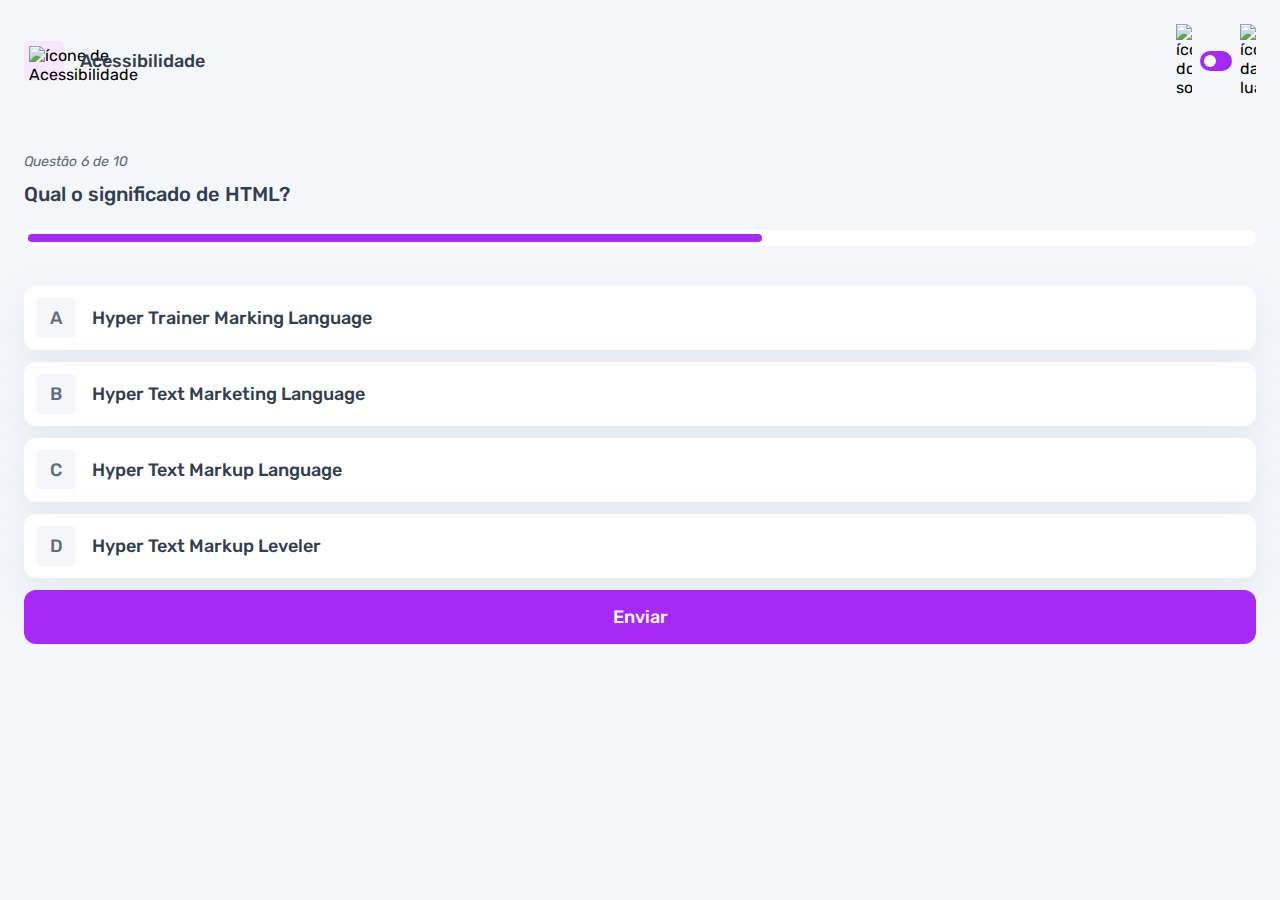
==== pages/quiz/quiz.html @ 2818f3f8 "Adicionado o efeito de seleção nas alternativas" ====
<!DOCTYPE html>
<html lang="en">
<head>
    <meta charset="UTF-8">
    <meta name="viewport" content="width=device-width, initial-scale=1.0">
    <link rel="preconnect" href="https://fonts.googleapis.com">
    <link rel="preconnect" href="https://fonts.gstatic.com" crossorigin>
    <link href="https://fonts.googleapis.com/css2?family=Rubik:ital,wght@0,300..900;1,300..900&display=swap" rel="stylesheet">
    <link rel="stylesheet" href="quiz.css">
    <title>Quiz App</title>
</head>
<body>
    <header>
        <div class="assunto">
            <div class="assunto_icone">
                <img src="../../assets/images/icon-accessibility.svg" alt="ícone de Acessibilidade">
            </div>

            <h1>Acessibilidade</h1>
        </div>

        <div class="tema">
            <img src="../../assets/images/icon-sun-dark.svg" alt="ícone do sol">
            <button>
                <div></div>
            </button>
            <img src="../../assets/images/icon-moon-dark.svg" alt="ícone da lua">
        </div>
    </header>

    <main>
        <section class="pergunta">
            <p>Questão 6 de 10</p>

            <h2>Qual o significado de HTML?</h2>

            <div class="barra_progresso">
                <div></div>
            </div>
        </section>

        <section class="alternativas">
            <form action="">
                <label for="alternativa_a">
                    <input type="radio" id="alternativa_a" name="alternativa">

                    <div>
                        <span>A</span>
                        Hyper Trainer Marking Language
                    </div>
                </label>

                <label for="alternativa_b">
                    <input type="radio" id="alternativa_b" name="alternativa">

                    <div>
                        <span>B</span>
                        Hyper Text Marketing Language
                    </div>
                </label>

                <label for="alternativa_c">
                    <input type="radio" id="alternativa_c" name="alternativa">

                    <div>
                        <span>C</span>
                        Hyper Text Markup Language
                    </div>
                </label>

                <label for="alternativa_d">
                    <input type="radio" id="alternativa_d" name="alternativa">

                    <div>
                        <span>D</span>
                        Hyper Text Markup Leveler
                    </div>
                </label>
            </form>

            <button>Enviar</button>
        </section>
    </main>
</body>
</html>
---- pages/quiz/quiz.css ----
*{
    margin: 0;
    padding: 0;
    box-sizing: border-box;
    font-family: "Rubik", sans-serif;
    -webkit-font-smoothing: antialiased;
}

:root {
    --bg-color: #f4f6fa;
    --purple: #a729f5;
    --primary-text-color: #313e51;
    --secondary-text-color: #626c7f;
    --button-bg: #fff;
    --shadow: 0px 16px 40px 0px #8fa0c124;
    --bg-html: #fff1e9;
    --bg-css: #e0fdef;
    --bg-javascript: #ebf0ff;
    --bg-acessibilidade: #f6e7ff;
    --white: #fff;
    --bg-mobile: url(../../assets/images/pattern-background-mobile-light.svg);
    --bg-desktop: url(../../assets/images/pattern-background-desktop-light.svg);
}

body.escuro {
    --bg-color: #313e51;
    --bg-mobile: url(../../assets/images/pattern-background-mobile-dark.svg);
    --bg-desktop: url(../../assets/images/pattern-background-desktop-dark.svg);
    --primary-text-color: #fff;
    --secondary-text-color: #abc1e1;
    --button-bg: #3b4d66;
    --shadow: 0px 16px 40px 0px rgba(49, 62, 81, 0.14);
}

body {
    height: 100svh;
    background: var(--bg-mobile) var(--bg-color);
    background-repeat: no-repeat;
    background-size: cover;
}

header {
    display: flex;
    justify-content: space-between;
    padding: 16px 24px;
}

.assunto {
    display: flex;
    align-items: center;
    gap: 16px;
}

.assunto_icone {
    background: var(--bg-acessibilidade);
    width: 40px;
    height: 40px;
    padding: 5px;
    border-radius: 5px;
}

.assunto_icone img {
    width: 100%;
}

.assunto h1 {
    font-size: 18px;
    font-weight: 500;
    color: var(--primary-text-color)
}

.tema {
    padding: 8px 0;
    display: flex;
    align-items: center;
    gap: 8px;
}

.tema img {
    width: 16px;
}

.tema button {
    height: 20px;
    width: 32px;
    background: var(--purple);
    border: 0;
    border-radius: 999px;
    padding: 4px;
}

.tema button div {
    background: var(--white);
    width: 12px;
    height: 12px;
    border-radius: 999px;
}

main {
    padding: 32px 24px;
}

.pergunta {
    margin-bottom: 40px;
}

.pergunta p {
    font-style: italic;
    font-size: 14px;
    color: var(--secondary-text-color);
    margin-bottom: 12px;
}

.pergunta h2 {
    font-size: 20px;
    font-weight: 500;
    color: var(--primary-text-color);
    line-height: 24px;
    margin-bottom: 24px;
}

.barra_progresso {
    background: var(--button-bg);
    height: 16px;
    padding: 4px;
    border-radius: 999px;
}

.barra_progresso div {
    height: 100%;
    width: 60%;
    background: var(--purple);
    border-radius: 999px;
}

.alternativas form {
    display: flex;
    flex-direction: column;
    gap: 12px;
    margin-bottom: 12px;
}

.alternativas label {
    display: block;
    background: var(--button-bg);
    padding: 12px;
    font-size: 18px;
    font-weight: 500;
    border-radius: 12px;
    box-shadow: var(--shadow);
    color: var(--primary-text-color)
}

.alternativas label:has(input:checked) {
    outline: 3px solid var(--purple);

    & span {
        background: var(--purple);
        color: var(--white);
    }
}

.alternativas input {
    display: none;
}

.alternativas div {
    display: flex;
    align-items: center;
    gap: 16px;
}

.alternativas div span {
    display: block;
    width: 40px;
    height: 40px;
    background: var(--bg-color);
    border-radius: 5px;
    color: var(--secondary-text-color);

    display: flex;
    align-items: center;
    justify-content: center;
    flex-shrink: 0;
}

.alternativas button {
    padding: 16px;
    border-radius: 12px;
    border: none;
    background: var(--purple);
    color: var(--white);
    width: 100%;

    font-size: 18px;
    font-weight: 500;
}

@media(min-widht:1100px) {
    .tema {
        gap: 16px
    }

    .tema img {
        width: 24px;
    }

    .tema button {
        width: 48px;
        height: 28px;
    }

    .tema button div {
        width: 20px;
        height: 20px;
    }
}
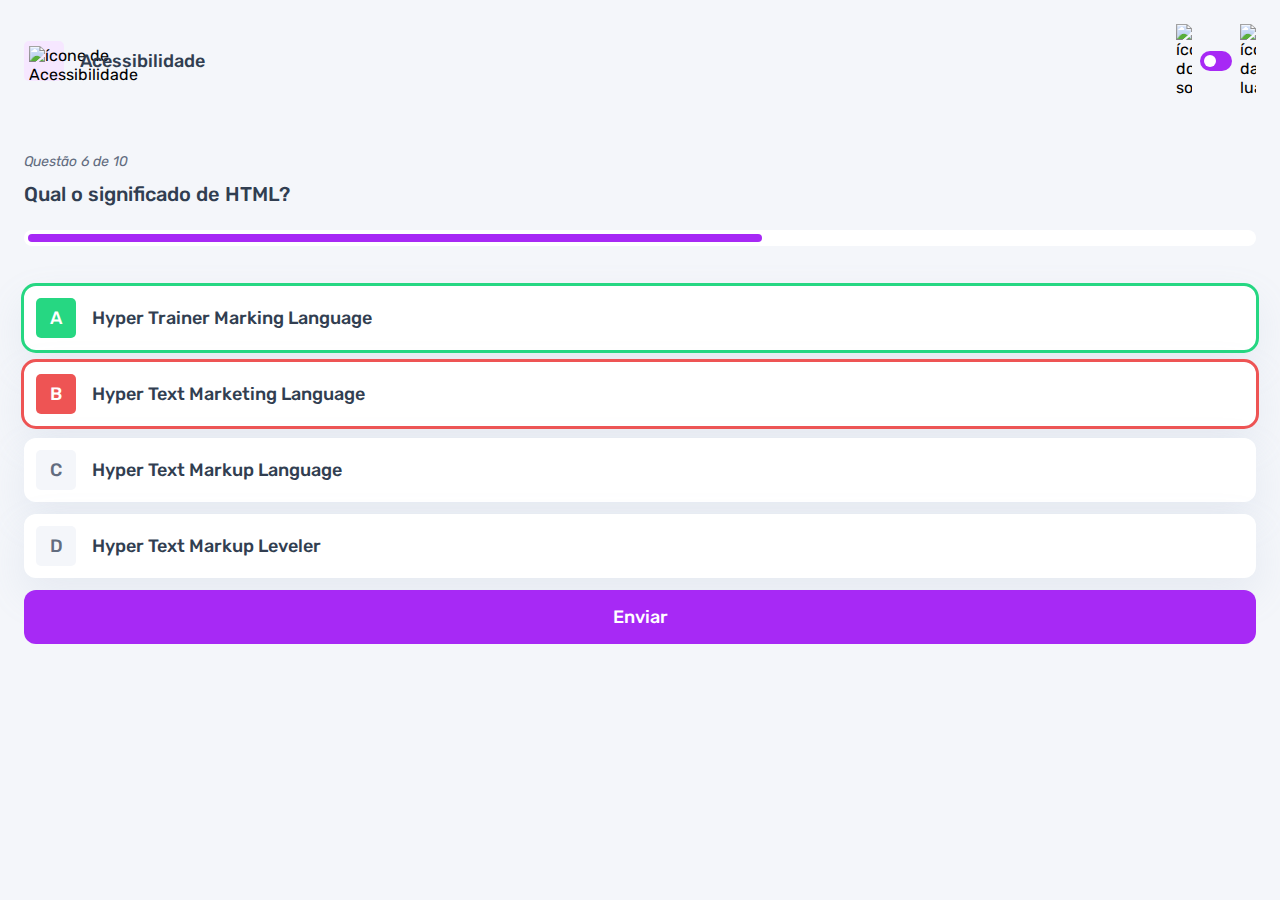
==== commit a68c3b32: "Adicionado o efeito para alternativas corretas e erradas" ====
--- a/pages/quiz/quiz.html
+++ b/pages/quiz/quiz.html
@@ -41,7 +41,7 @@
 
         <section class="alternativas">
             <form action="">
-                <label for="alternativa_a">
+                <label for="alternativa_a" id="correta">
                     <input type="radio" id="alternativa_a" name="alternativa">
 
                     <div>
@@ -50,7 +50,7 @@
                     </div>
                 </label>
 
-                <label for="alternativa_b">
+                <label for="alternativa_b" id="errada">
                     <input type="radio" id="alternativa_b" name="alternativa">
 
                     <div>
--- a/pages/quiz/quiz.css
+++ b/pages/quiz/quiz.css
@@ -18,6 +18,8 @@
     --bg-javascript: #ebf0ff;
     --bg-acessibilidade: #f6e7ff;
     --white: #fff;
+    --green: #26d782;
+    --red: #ee5454;
     --bg-mobile: url(../../assets/images/pattern-background-mobile-light.svg);
     --bg-desktop: url(../../assets/images/pattern-background-desktop-light.svg);
 }
@@ -160,6 +162,24 @@
     }
 }
 
+.alternativas label#correta {
+    outline: 3px solid var(--green);
+
+    & span {
+        background: var(--green);
+        color: var(--white);
+    }
+}
+
+.alternativas label#errada {
+    outline: 3px solid var(--red);
+
+    & span {
+        background: var(--red);
+        color: var(--white);
+    }
+}
+
 .alternativas input {
     display: none;
 }
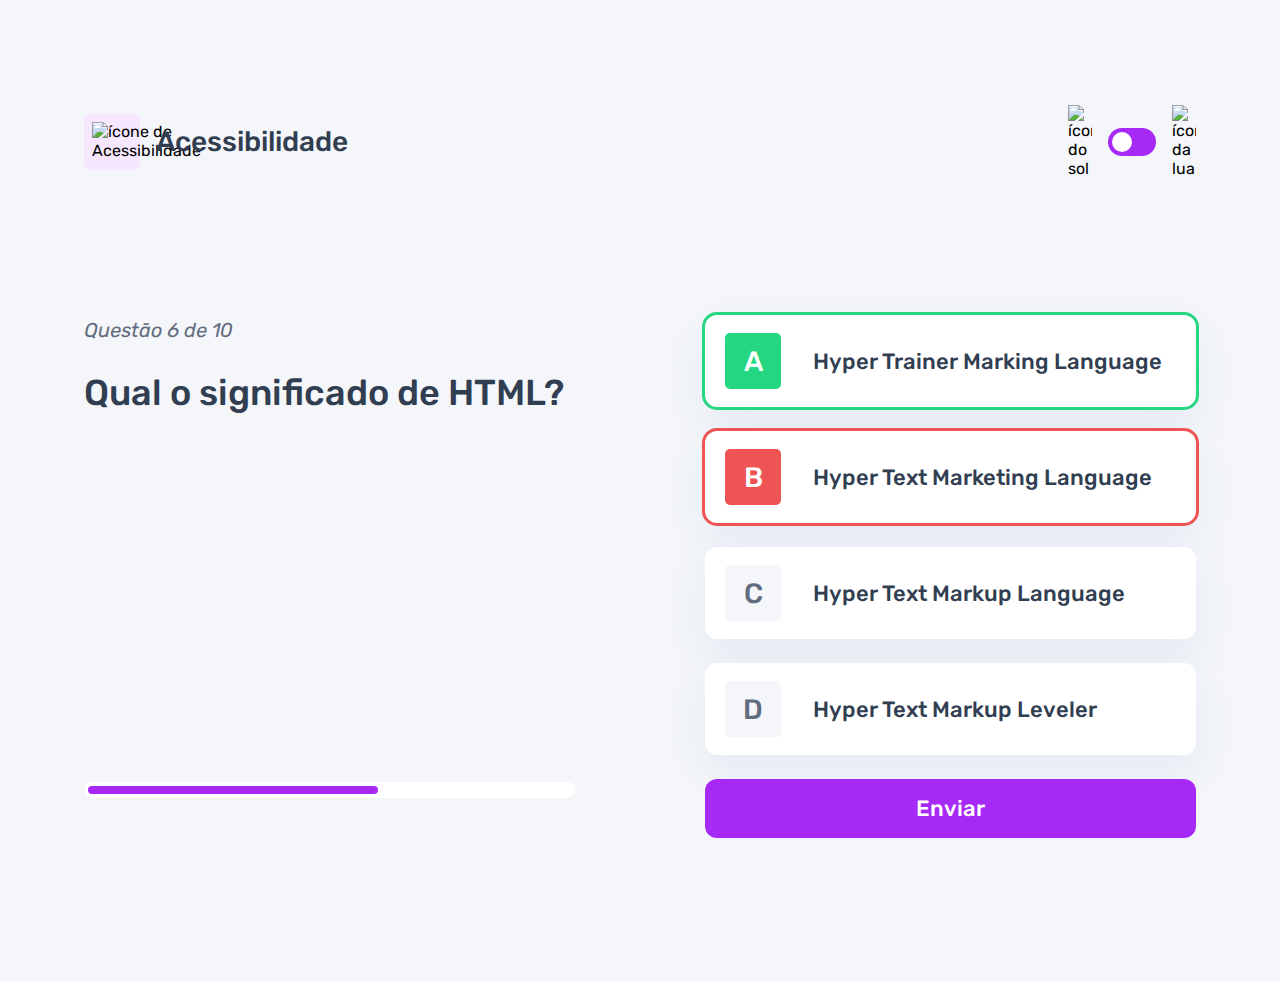
==== commit 158e1e11: "Adicionada a responsividade para o desktop" ====
--- a/pages/quiz/quiz.html
+++ b/pages/quiz/quiz.html
@@ -28,12 +28,13 @@
         </div>
     </header>
 
-    <main>
+    <main>          
         <section class="pergunta">
-            <p>Questão 6 de 10</p>
+            <div>
+                <p>Questão 6 de 10</p>
 
-            <h2>Qual o significado de HTML?</h2>
-
+                <h2>Qual o significado de HTML?</h2>
+            </div>
             <div class="barra_progresso">
                 <div></div>
             </div>
--- a/pages/quiz/quiz.css
+++ b/pages/quiz/quiz.css
@@ -216,7 +216,23 @@
     font-weight: 500;
 }
 
-@media(min-widht:1100px) {
+@media(min-width:1100px) {
+    header {
+        margin-block: 81px;
+        max-width: 1160px;
+        margin-inline: auto;
+    }
+    
+    .assunto_icone {
+        width: 56px;
+        height: 56px;
+        padding: 8px;
+    }
+    
+    .assunto h1 {
+        font-size: 28px;
+    }
+
     .tema {
         gap: 16px
     }
@@ -234,4 +250,57 @@
         width: 20px;
         height: 20px;
     }
+
+    main {
+        max-width: 1160px;
+        margin-inline: auto;
+        
+        display: flex;
+        gap: 130px;
+    }
+
+    section {
+        width: 100%;
+    }
+
+    .pergunta{
+        display: flex;
+        flex-direction: column;
+        justify-content: space-between;
+    }
+
+    .pergunta p {
+        font-size: 20px;
+        line-height: 30px;
+        margin-bottom: 27px;
+    }
+
+    .pergunta h2 {
+        font-size: 36px;
+        line-height: 42px;
+    }
+
+    .alternativas form {
+        gap: 24px;
+        margin-bottom: 24px;
+    }
+
+    .alternativas label {
+        font-size: 22px;
+        padding: 18px 20px;
+    }
+
+    .alternativas div {
+        gap: 32px;
+    }
+
+    .alternativas div span {
+        width: 56px;
+        height: 56px;
+        font-size: 28px; 
+    }
+
+    .alternativas button {
+        font-size: 22px;
+    }
 }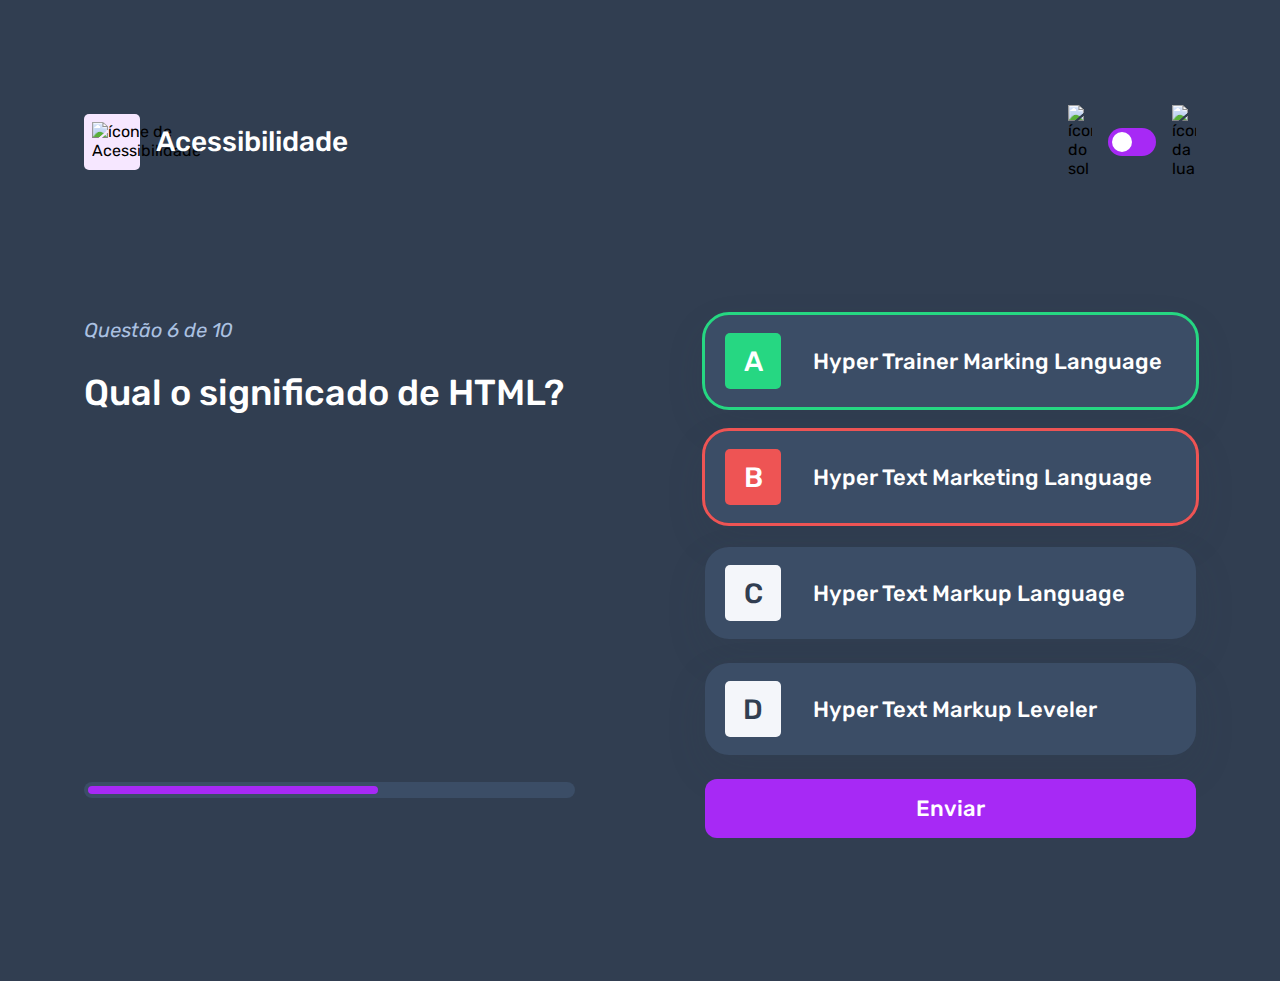
==== commit 8eca9c12: "Ajuste das cores no tema dark" ====
--- a/pages/quiz/quiz.html
+++ b/pages/quiz/quiz.html
@@ -9,7 +9,7 @@
     <link rel="stylesheet" href="quiz.css">
     <title>Quiz App</title>
 </head>
-<body>
+<body class="escuro">
     <header>
         <div class="assunto">
             <div class="assunto_icone">
--- a/pages/quiz/quiz.css
+++ b/pages/quiz/quiz.css
@@ -8,11 +8,14 @@
 
 :root {
     --bg-color: #f4f6fa;
+    --bg-span: #f4f6fa;
+    --color-span: #626c7f;
     --purple: #a729f5;
+    --purple-hover: rgba(167, 41, 245, 0.7);
     --primary-text-color: #313e51;
     --secondary-text-color: #626c7f;
     --button-bg: #fff;
-    --shadow: 0px 16px 40px 0px #8fa0c124;
+    --shadow: 0px 16px 40px 0px rgba(143, 160, 193, 0.14);
     --bg-html: #fff1e9;
     --bg-css: #e0fdef;
     --bg-javascript: #ebf0ff;
@@ -26,6 +29,7 @@
 
 body.escuro {
     --bg-color: #313e51;
+    --color-span: #313e51;
     --bg-mobile: url(../../assets/images/pattern-background-mobile-dark.svg);
     --bg-desktop: url(../../assets/images/pattern-background-desktop-dark.svg);
     --primary-text-color: #fff;
@@ -68,7 +72,7 @@
 .assunto h1 {
     font-size: 18px;
     font-weight: 500;
-    color: var(--primary-text-color)
+    color: var(--primary-text-color);
 }
 
 .tema {
@@ -150,7 +154,15 @@
     font-weight: 500;
     border-radius: 12px;
     box-shadow: var(--shadow);
-    color: var(--primary-text-color)
+    color: var(--primary-text-color);
+    cursor: pointer;
+}
+
+.alternativas label:hover {
+   & span {
+        background: var(--bg-acessibilidade);
+        color: var(--purple);
+   } 
 }
 
 .alternativas label:has(input:checked) {
@@ -194,9 +206,9 @@
     display: block;
     width: 40px;
     height: 40px;
-    background: var(--bg-color);
+    background: var(--bg-span);
     border-radius: 5px;
-    color: var(--secondary-text-color);
+    color: var(--color-span);
 
     display: flex;
     align-items: center;
@@ -216,6 +228,12 @@
     font-weight: 500;
 }
 
+.alternativas button:hover {
+    background: var(--purple-hover);
+    cursor: pointer;
+    transition: background 0.3s;
+}
+
 @media(min-width:1100px) {
     header {
         margin-block: 81px;
@@ -234,7 +252,7 @@
     }
 
     .tema {
-        gap: 16px
+        gap: 16px;
     }
 
     .tema img {
@@ -288,6 +306,7 @@
     .alternativas label {
         font-size: 22px;
         padding: 18px 20px;
+        border-radius: 24px;
     }
 
     .alternativas div {
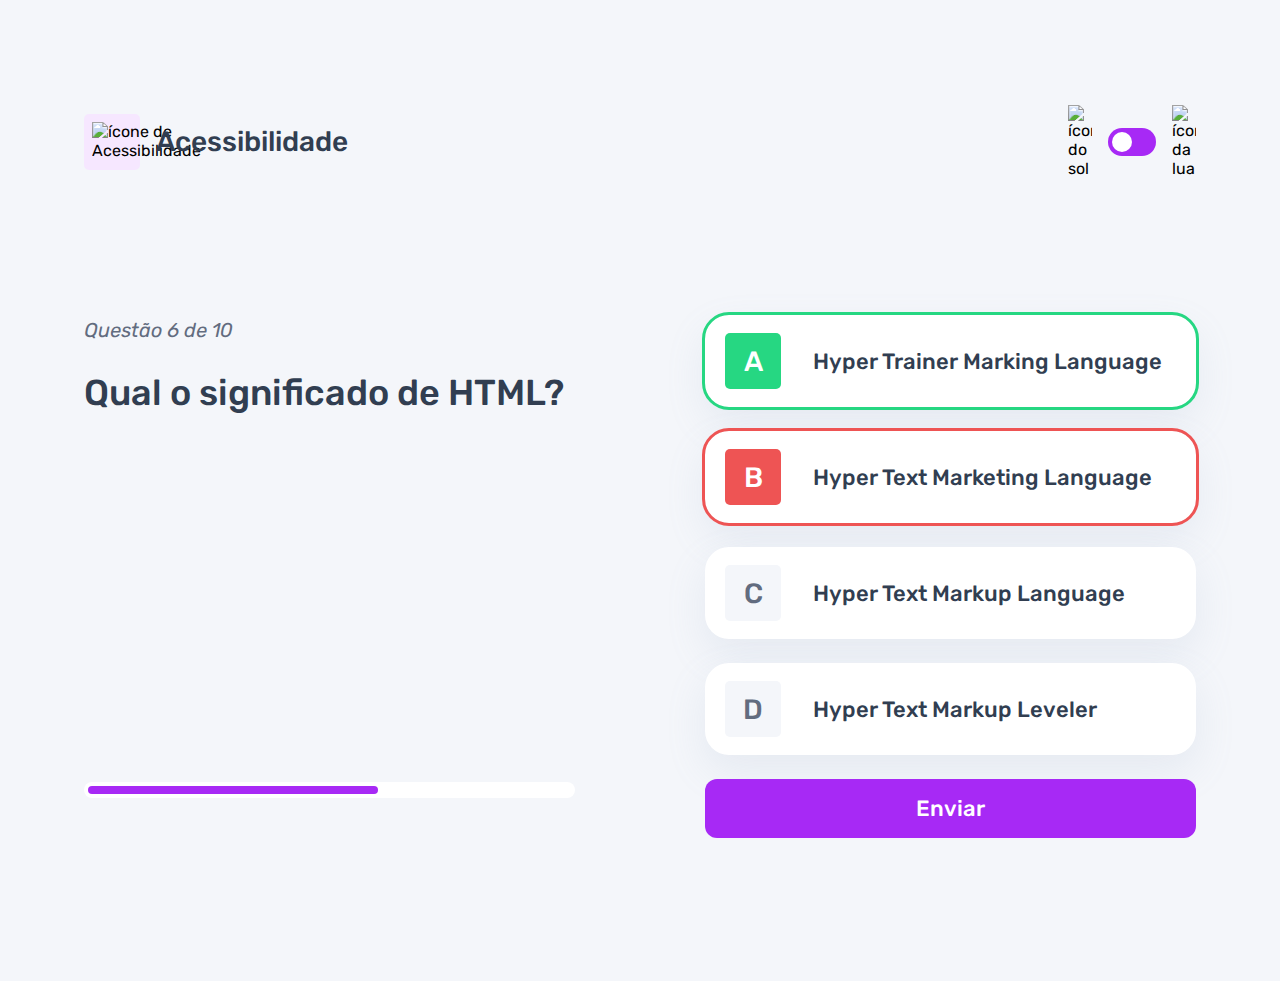
==== commit c475a443: "Ajusto do fundo para o desktop no quiz.html" ====
--- a/pages/quiz/quiz.html
+++ b/pages/quiz/quiz.html
@@ -9,7 +9,7 @@
     <link rel="stylesheet" href="quiz.css">
     <title>Quiz App</title>
 </head>
-<body class="escuro">
+<body>
     <header>
         <div class="assunto">
             <div class="assunto_icone">
--- a/pages/quiz/quiz.css
+++ b/pages/quiz/quiz.css
@@ -235,6 +235,12 @@
 }
 
 @media(min-width:1100px) {
+    body {
+        background: var(--bg-desktop) var(--bg-color);
+        background-size: cover;
+        background-repeat: no-repeat;
+    }
+    
     header {
         margin-block: 81px;
         max-width: 1160px;
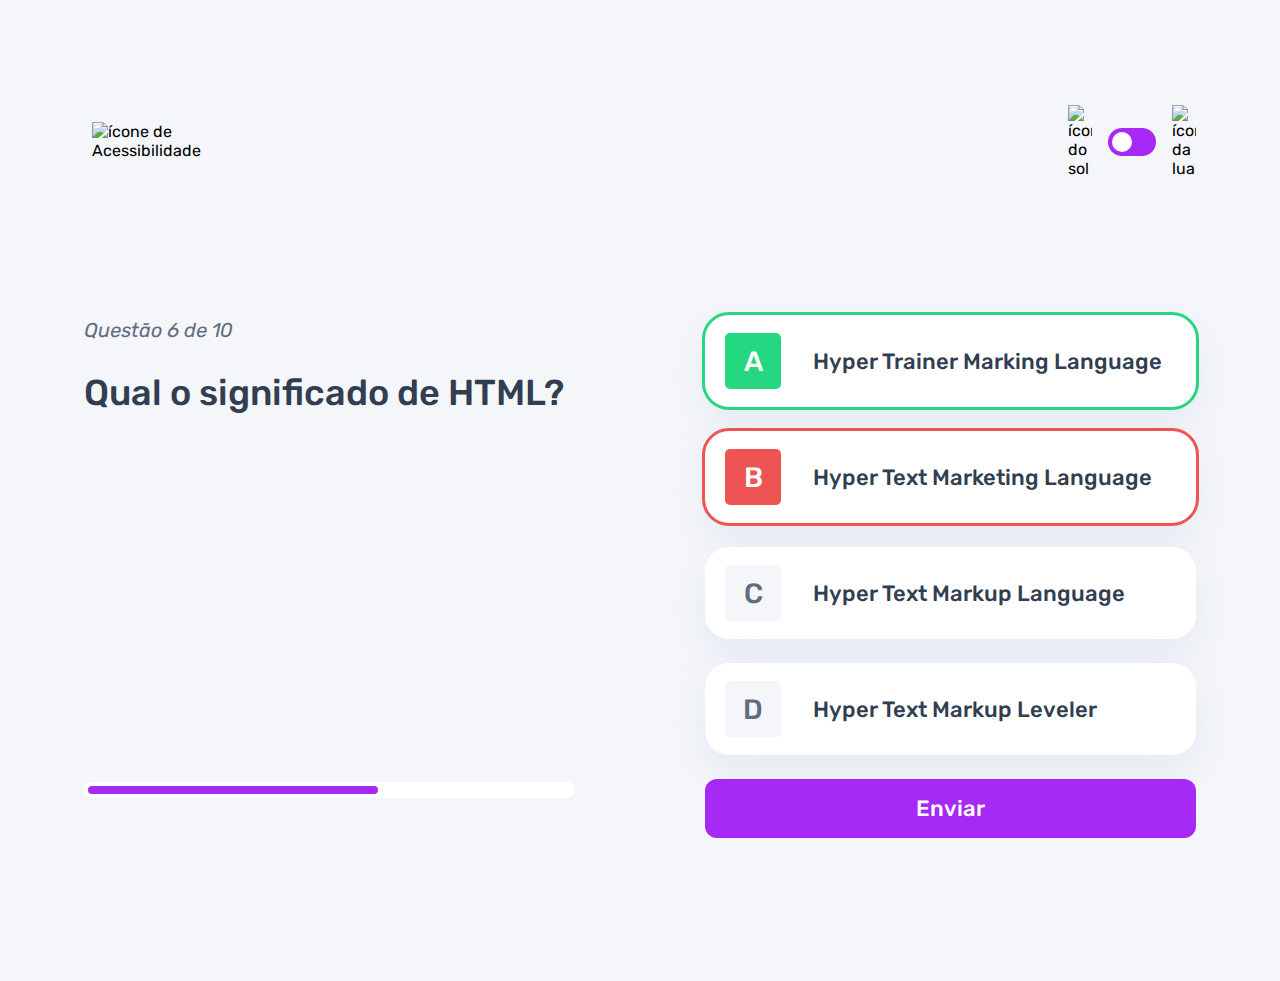
==== commit 65c39751: "Alteração dinâmica do assunto da página" ====
--- a/pages/quiz/quiz.html
+++ b/pages/quiz/quiz.html
@@ -7,16 +7,17 @@
     <link rel="preconnect" href="https://fonts.gstatic.com" crossorigin>
     <link href="https://fonts.googleapis.com/css2?family=Rubik:ital,wght@0,300..900;1,300..900&display=swap" rel="stylesheet">
     <link rel="stylesheet" href="quiz.css">
+    <script src="./quiz.js" type="module" defer></script>
     <title>Quiz App</title>
 </head>
 <body>
     <header>
         <div class="assunto">
             <div class="assunto_icone">
-                <img src="../../assets/images/icon-accessibility.svg" alt="ícone de Acessibilidade">
+                <img src="" alt="ícone de Acessibilidade">
             </div>
 
-            <h1>Acessibilidade</h1>
+            <h1></h1>
         </div>
 
         <div class="tema">
--- a/pages/quiz/quiz.css
+++ b/pages/quiz/quiz.css
@@ -58,11 +58,26 @@
 }
 
 .assunto_icone {
-    background: var(--bg-acessibilidade);
     width: 40px;
     height: 40px;
     padding: 5px;
     border-radius: 5px;
+}
+
+.assunto_icone.html {
+    background:  var(--bg-html);
+}
+
+.assunto_icone.css {
+    background:  var(--bg-css);
+}
+
+.assunto_icone.javascript {
+    background:  var(--bg-javascript);
+}
+
+.assunto_icone.acessibilidade {
+    background:  var(--bg-acessibilidade);
 }
 
 .assunto_icone img {
@@ -93,6 +108,8 @@
     border: 0;
     border-radius: 999px;
     padding: 4px;
+    display: flex;
+    cursor: pointer;
 }
 
 .tema button div {
@@ -226,12 +243,12 @@
 
     font-size: 18px;
     font-weight: 500;
+    transition: background 0.3s;
 }
 
 .alternativas button:hover {
     background: var(--purple-hover);
     cursor: pointer;
-    transition: background 0.3s;
 }
 
 @media(min-width:1100px) {
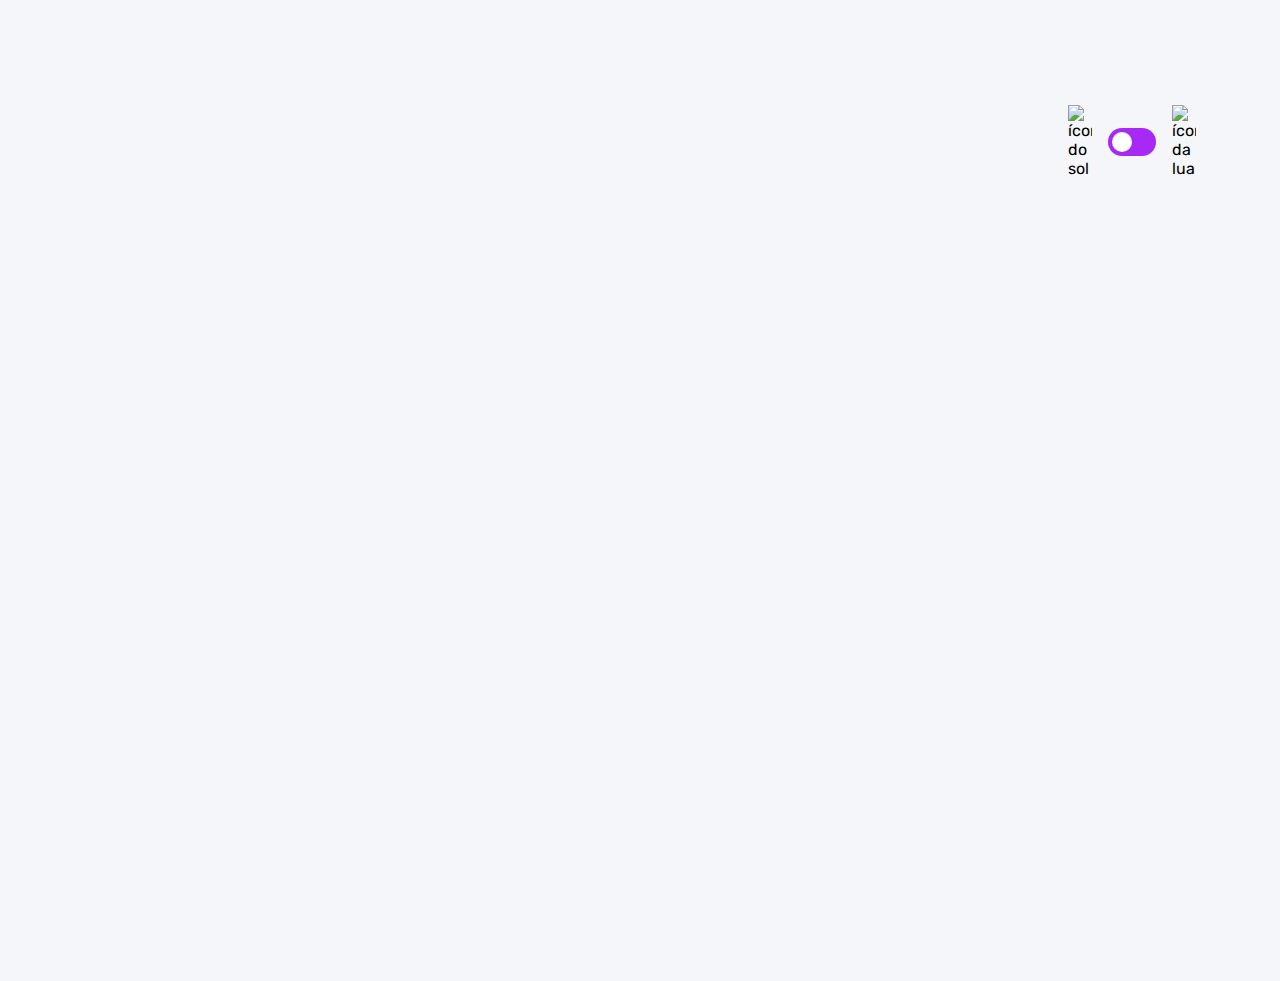
==== commit e3e0a979: "Adicionadas as funções de buscar as perguntas e montar as perguntas no html" ====
--- a/pages/quiz/quiz.html
+++ b/pages/quiz/quiz.html
@@ -14,7 +14,7 @@
     <header>
         <div class="assunto">
             <div class="assunto_icone">
-                <img src="" alt="ícone de Acessibilidade">
+                <img src="" alt="">
             </div>
 
             <h1></h1>
@@ -29,59 +29,7 @@
         </div>
     </header>
 
-    <main>          
-        <section class="pergunta">
-            <div>
-                <p>Questão 6 de 10</p>
-
-                <h2>Qual o significado de HTML?</h2>
-            </div>
-            <div class="barra_progresso">
-                <div></div>
-            </div>
-        </section>
-
-        <section class="alternativas">
-            <form action="">
-                <label for="alternativa_a" id="correta">
-                    <input type="radio" id="alternativa_a" name="alternativa">
-
-                    <div>
-                        <span>A</span>
-                        Hyper Trainer Marking Language
-                    </div>
-                </label>
-
-                <label for="alternativa_b" id="errada">
-                    <input type="radio" id="alternativa_b" name="alternativa">
-
-                    <div>
-                        <span>B</span>
-                        Hyper Text Marketing Language
-                    </div>
-                </label>
-
-                <label for="alternativa_c">
-                    <input type="radio" id="alternativa_c" name="alternativa">
-
-                    <div>
-                        <span>C</span>
-                        Hyper Text Markup Language
-                    </div>
-                </label>
-
-                <label for="alternativa_d">
-                    <input type="radio" id="alternativa_d" name="alternativa">
-
-                    <div>
-                        <span>D</span>
-                        Hyper Text Markup Leveler
-                    </div>
-                </label>
-            </form>
-
-            <button>Enviar</button>
-        </section>
+    <main>
     </main>
 </body>
 </html>--- a/pages/quiz/quiz.css
+++ b/pages/quiz/quiz.css
@@ -151,7 +151,6 @@
 
 .barra_progresso div {
     height: 100%;
-    width: 60%;
     background: var(--purple);
     border-radius: 999px;
 }
